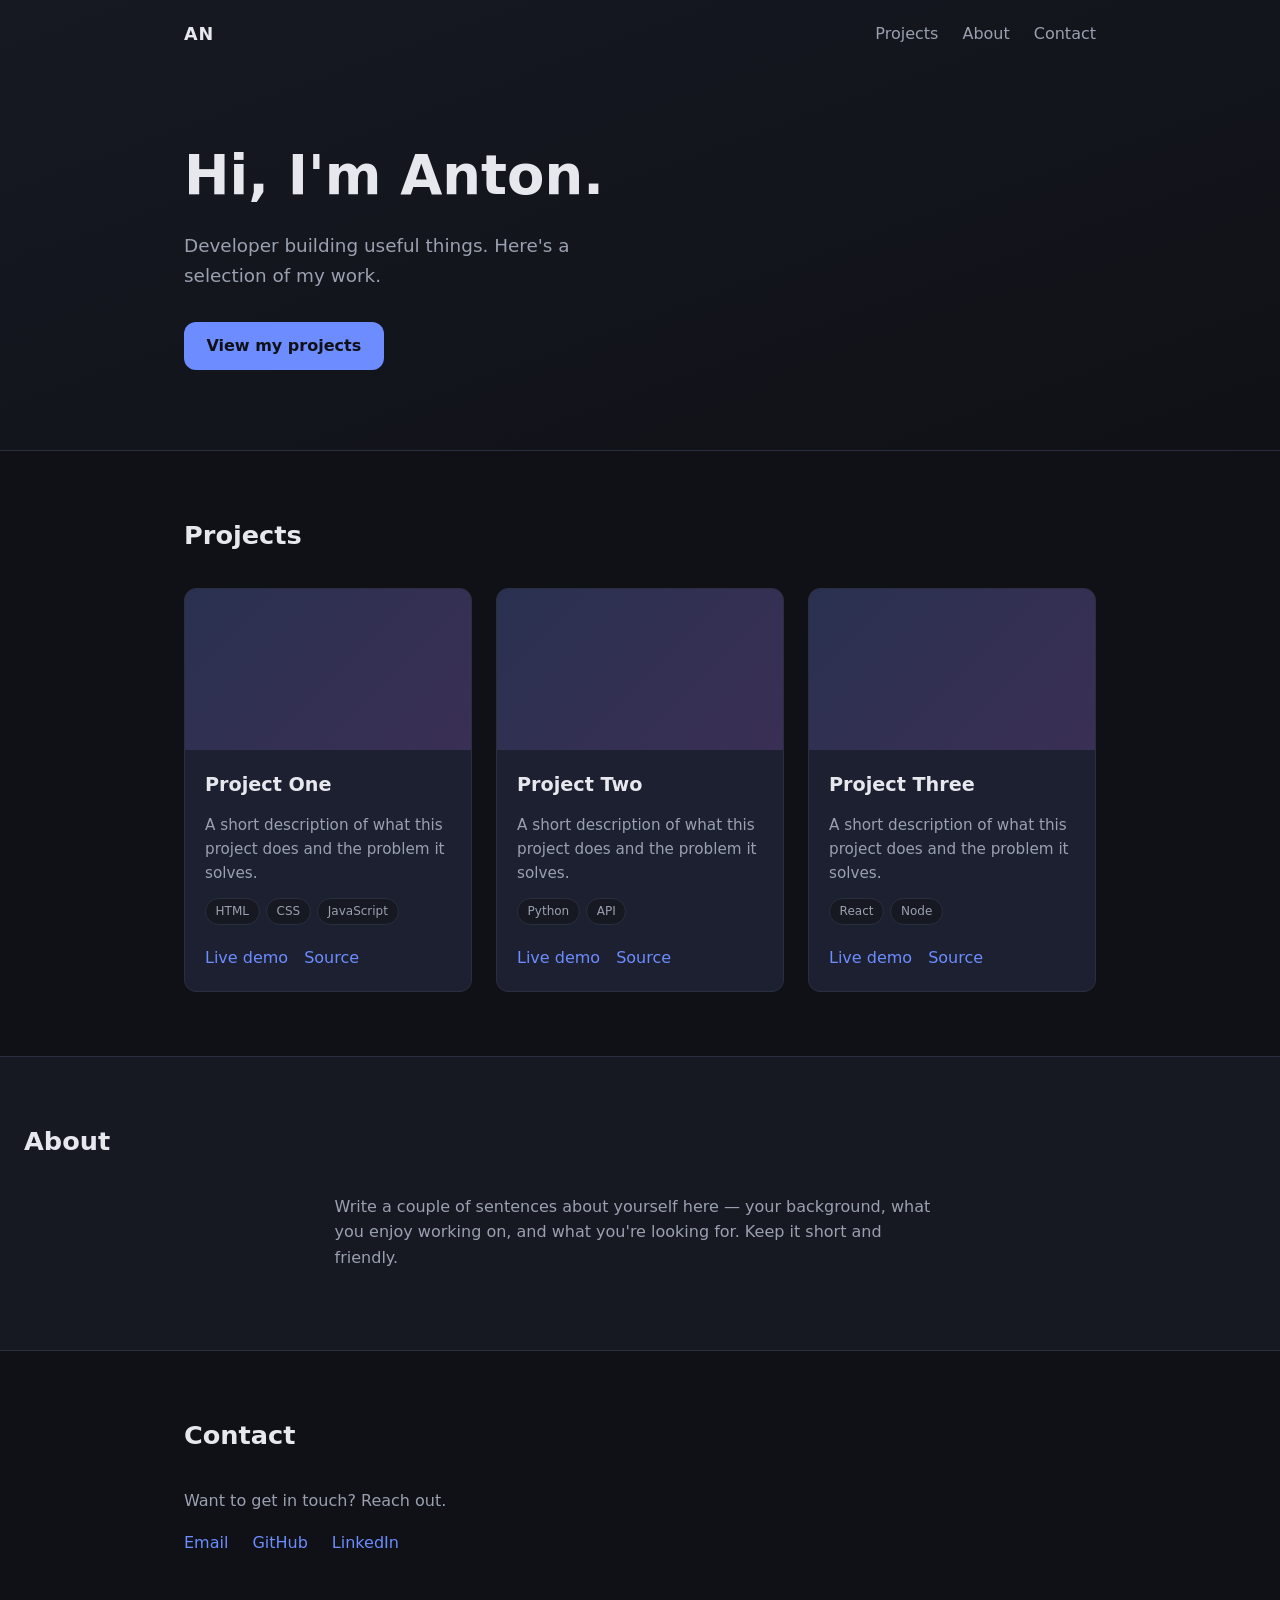
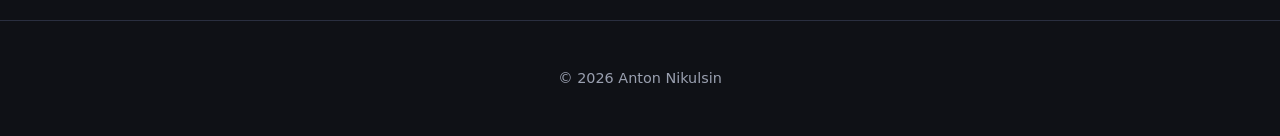
==== index.html @ f51b61db "Initial commit" ====
<!DOCTYPE html>
<html lang="en">
<head>
  <meta charset="UTF-8" />
  <meta name="viewport" content="width=device-width, initial-scale=1.0" />
  <title>Anton Nikulsin — Portfolio</title>
  <meta name="description" content="Project portfolio of Anton Nikulsin." />
  <link rel="stylesheet" href="style.css" />
</head>
<body>
  <!-- ===== Header / Hero ===== -->
  <header class="hero">
    <nav class="nav">
      <a href="#" class="nav__brand">AN</a>
      <ul class="nav__links">
        <li><a href="#projects">Projects</a></li>
        <li><a href="#about">About</a></li>
        <li><a href="#contact">Contact</a></li>
      </ul>
    </nav>
    <div class="hero__content">
      <h1 class="hero__title">Hi, I'm Anton.</h1>
      <p class="hero__subtitle">
        Developer building useful things. Here's a selection of my work.
      </p>
      <a href="#projects" class="btn">View my projects</a>
    </div>
  </header>

  <main>
    <!-- ===== Projects ===== -->
    <section id="projects" class="section">
      <h2 class="section__title">Projects</h2>
      <div class="projects">
        <!-- Add or duplicate a card to list a new project -->
        <article class="card">
          <div class="card__thumb" aria-hidden="true"></div>
          <div class="card__body">
            <h3 class="card__title">Project One</h3>
            <p class="card__desc">
              A short description of what this project does and the problem it solves.
            </p>
            <ul class="card__tags">
              <li>HTML</li>
              <li>CSS</li>
              <li>JavaScript</li>
            </ul>
            <div class="card__links">
              <a href="#">Live demo</a>
              <a href="#">Source</a>
            </div>
          </div>
        </article>

        <article class="card">
          <div class="card__thumb" aria-hidden="true"></div>
          <div class="card__body">
            <h3 class="card__title">Project Two</h3>
            <p class="card__desc">
              A short description of what this project does and the problem it solves.
            </p>
            <ul class="card__tags">
              <li>Python</li>
              <li>API</li>
            </ul>
            <div class="card__links">
              <a href="#">Live demo</a>
              <a href="#">Source</a>
            </div>
          </div>
        </article>

        <article class="card">
          <div class="card__thumb" aria-hidden="true"></div>
          <div class="card__body">
            <h3 class="card__title">Project Three</h3>
            <p class="card__desc">
              A short description of what this project does and the problem it solves.
            </p>
            <ul class="card__tags">
              <li>React</li>
              <li>Node</li>
            </ul>
            <div class="card__links">
              <a href="#">Live demo</a>
              <a href="#">Source</a>
            </div>
          </div>
        </article>
      </div>
    </section>

    <!-- ===== About ===== -->
    <section id="about" class="section section--alt">
      <h2 class="section__title">About</h2>
      <p class="about__text">
        Write a couple of sentences about yourself here — your background, what you
        enjoy working on, and what you're looking for. Keep it short and friendly.
      </p>
    </section>

    <!-- ===== Contact ===== -->
    <section id="contact" class="section">
      <h2 class="section__title">Contact</h2>
      <p class="contact__text">Want to get in touch? Reach out.</p>
      <div class="contact__links">
        <a href="mailto:you@example.com">Email</a>
        <a href="https://github.com/AntonN19">GitHub</a>
        <a href="#">LinkedIn</a>
      </div>
    </section>
  </main>

  <footer class="footer">
    <p>&copy; <span id="year"></span> Anton Nikulsin</p>
  </footer>

  <script>
    // Auto-update the footer year
    document.getElementById("year").textContent = new Date().getFullYear();
  </script>
</body>
</html>
---- style.css ----
/* ===== Design tokens ===== */
:root {
  --bg: #0f1116;
  --bg-alt: #161922;
  --surface: #1c2030;
  --text: #e6e8ee;
  --muted: #9aa0b0;
  --accent: #6c8cff;
  --border: #2a2f40;
  --radius: 12px;
  --maxw: 960px;
  --font: system-ui, -apple-system, "Segoe UI", Roboto, Helvetica, Arial, sans-serif;
}

/* ===== Base ===== */
* { box-sizing: border-box; }

body {
  margin: 0;
  font-family: var(--font);
  color: var(--text);
  background: var(--bg);
  line-height: 1.6;
}

a { color: var(--accent); text-decoration: none; }
a:hover { text-decoration: underline; }

/* ===== Nav / Hero ===== */
.hero {
  background: linear-gradient(160deg, var(--bg-alt), var(--bg));
  border-bottom: 1px solid var(--border);
}

.nav {
  max-width: var(--maxw);
  margin: 0 auto;
  padding: 1.25rem 1.5rem;
  display: flex;
  align-items: center;
  justify-content: space-between;
}

.nav__brand {
  font-weight: 700;
  font-size: 1.1rem;
  letter-spacing: 0.05em;
  color: var(--text);
}

.nav__links {
  display: flex;
  gap: 1.5rem;
  list-style: none;
  margin: 0;
  padding: 0;
}

.nav__links a { color: var(--muted); }
.nav__links a:hover { color: var(--text); text-decoration: none; }

.hero__content {
  max-width: var(--maxw);
  margin: 0 auto;
  padding: 4rem 1.5rem 5rem;
}

.hero__title {
  font-size: clamp(2.2rem, 5vw, 3.4rem);
  margin: 0 0 0.75rem;
}

.hero__subtitle {
  font-size: 1.15rem;
  color: var(--muted);
  max-width: 40ch;
  margin: 0 0 2rem;
}

.btn {
  display: inline-block;
  background: var(--accent);
  color: #0f1116;
  font-weight: 600;
  padding: 0.7rem 1.4rem;
  border-radius: var(--radius);
}
.btn:hover { text-decoration: none; filter: brightness(1.08); }

/* ===== Sections ===== */
.section {
  max-width: var(--maxw);
  margin: 0 auto;
  padding: 4rem 1.5rem;
}

.section--alt {
  background: var(--bg-alt);
  max-width: none;
  border-top: 1px solid var(--border);
  border-bottom: 1px solid var(--border);
}
.section--alt > * { max-width: var(--maxw); margin-left: auto; margin-right: auto; }

.section__title {
  font-size: 1.6rem;
  margin: 0 0 2rem;
}

/* ===== Project cards ===== */
.projects {
  display: grid;
  grid-template-columns: repeat(auto-fill, minmax(260px, 1fr));
  gap: 1.5rem;
}

.card {
  background: var(--surface);
  border: 1px solid var(--border);
  border-radius: var(--radius);
  overflow: hidden;
  display: flex;
  flex-direction: column;
  transition: transform 0.15s ease, border-color 0.15s ease;
}
.card:hover { transform: translateY(-4px); border-color: var(--accent); }

.card__thumb {
  aspect-ratio: 16 / 9;
  background: linear-gradient(135deg, #2a3150, #3a2f55);
}

.card__body { padding: 1.25rem; display: flex; flex-direction: column; gap: 0.75rem; }
.card__title { margin: 0; font-size: 1.2rem; }
.card__desc { margin: 0; color: var(--muted); font-size: 0.95rem; }

.card__tags {
  list-style: none;
  margin: 0;
  padding: 0;
  display: flex;
  flex-wrap: wrap;
  gap: 0.4rem;
}
.card__tags li {
  font-size: 0.75rem;
  background: var(--bg-alt);
  border: 1px solid var(--border);
  color: var(--muted);
  padding: 0.2rem 0.6rem;
  border-radius: 999px;
}

.card__links { display: flex; gap: 1rem; margin-top: auto; padding-top: 0.5rem; }

/* ===== About / Contact ===== */
.about__text, .contact__text { color: var(--muted); max-width: 60ch; }
.contact__links { display: flex; gap: 1.5rem; margin-top: 1rem; }

/* ===== Footer ===== */
.footer {
  border-top: 1px solid var(--border);
  text-align: center;
  padding: 2rem 1.5rem;
  color: var(--muted);
  font-size: 0.9rem;
}
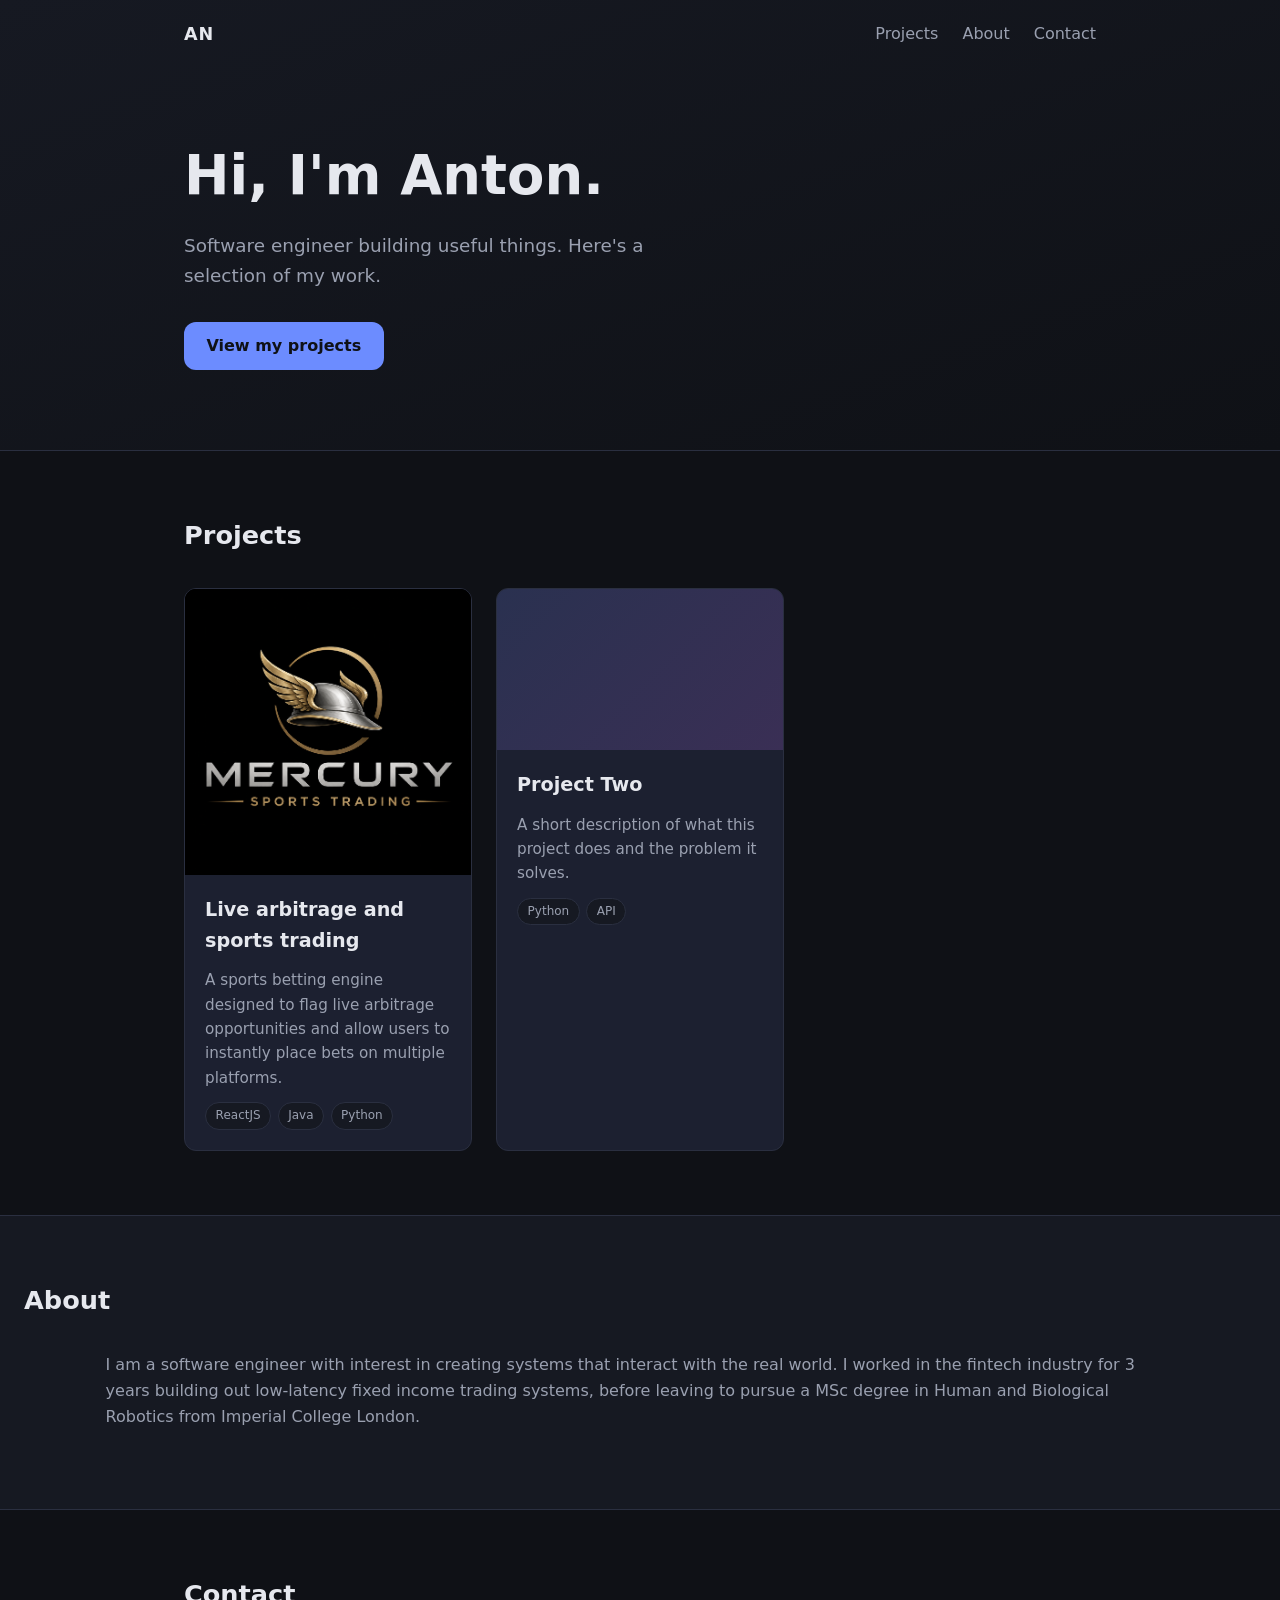
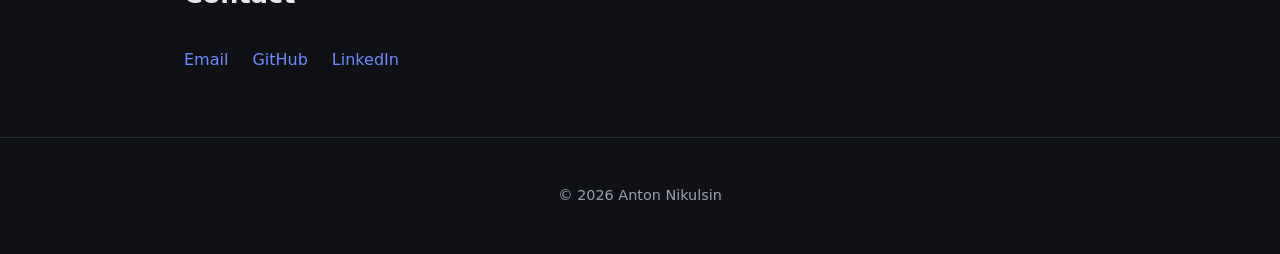
==== commit c3b73da5: "Adding first project" ====
--- a/index.html
+++ b/index.html
@@ -21,7 +21,7 @@
     <div class="hero__content">
       <h1 class="hero__title">Hi, I'm Anton.</h1>
       <p class="hero__subtitle">
-        Developer building useful things. Here's a selection of my work.
+        Software engineer building useful things. Here's a selection of my work.
       </p>
       <a href="#projects" class="btn">View my projects</a>
     </div>
@@ -34,28 +34,30 @@
       <div class="projects">
         <!-- Add or duplicate a card to list a new project -->
         <article class="card">
-          <div class="card__thumb" aria-hidden="true"></div>
+          <div class="card__thumb card__thumb--logo">
+            <img src="assets/sports_trading_logo.png" alt="Mercury Sports Trading logo" class="card__thumb-img" />
+          </div>
           <div class="card__body">
-            <h3 class="card__title">Project One</h3>
+            <h3 class="card__title">
+              <a href="arbitrage-engine.html" class="card__link">Live arbitrage and sports trading</a>
+            </h3>
             <p class="card__desc">
-              A short description of what this project does and the problem it solves.
+              A sports betting engine designed to flag live arbitrage opportunities and allow users to instantly place bets on multiple platforms.
             </p>
             <ul class="card__tags">
-              <li>HTML</li>
-              <li>CSS</li>
-              <li>JavaScript</li>
+              <li>ReactJS</li>
+              <li>Java</li>
+              <li>Python</li>
             </ul>
-            <div class="card__links">
-              <a href="#">Live demo</a>
-              <a href="#">Source</a>
-            </div>
           </div>
         </article>
 
         <article class="card">
           <div class="card__thumb" aria-hidden="true"></div>
           <div class="card__body">
-            <h3 class="card__title">Project Two</h3>
+            <h3 class="card__title">
+              <a href="project-two.html" class="card__link">Project Two</a>
+            </h3>
             <p class="card__desc">
               A short description of what this project does and the problem it solves.
             </p>
@@ -63,28 +65,6 @@
               <li>Python</li>
               <li>API</li>
             </ul>
-            <div class="card__links">
-              <a href="#">Live demo</a>
-              <a href="#">Source</a>
-            </div>
-          </div>
-        </article>
-
-        <article class="card">
-          <div class="card__thumb" aria-hidden="true"></div>
-          <div class="card__body">
-            <h3 class="card__title">Project Three</h3>
-            <p class="card__desc">
-              A short description of what this project does and the problem it solves.
-            </p>
-            <ul class="card__tags">
-              <li>React</li>
-              <li>Node</li>
-            </ul>
-            <div class="card__links">
-              <a href="#">Live demo</a>
-              <a href="#">Source</a>
-            </div>
           </div>
         </article>
       </div>
@@ -94,19 +74,18 @@
     <section id="about" class="section section--alt">
       <h2 class="section__title">About</h2>
       <p class="about__text">
-        Write a couple of sentences about yourself here — your background, what you
-        enjoy working on, and what you're looking for. Keep it short and friendly.
+        I am a software engineer with interest in creating systems that interact with the real world. I worked in the fintech industry for 3 years
+        building out low-latency fixed income trading systems, before leaving to pursue a MSc degree in Human and Biological Robotics from Imperial College London.
       </p>
     </section>
 
     <!-- ===== Contact ===== -->
     <section id="contact" class="section">
       <h2 class="section__title">Contact</h2>
-      <p class="contact__text">Want to get in touch? Reach out.</p>
       <div class="contact__links">
-        <a href="mailto:you@example.com">Email</a>
+        <a href="mailto:nikulsin.anton@gmail.com">Email</a>
         <a href="https://github.com/AntonN19">GitHub</a>
-        <a href="#">LinkedIn</a>
+        <a href="https://www.linkedin.com/in/antonnikulsin/">LinkedIn</a>
       </div>
     </section>
   </main>
--- a/style.css
+++ b/style.css
@@ -102,6 +102,8 @@
 }
 .section--alt > * { max-width: var(--maxw); margin-left: auto; margin-right: auto; }
 
+.section--wide { max-width: 1200px; }
+
 .section__title {
   font-size: 1.6rem;
   margin: 0 0 2rem;
@@ -115,6 +117,8 @@
 }
 
 .card {
+  position: relative;
+  cursor: pointer;
   background: var(--surface);
   border: 1px solid var(--border);
   border-radius: var(--radius);
@@ -124,12 +128,124 @@
   transition: transform 0.15s ease, border-color 0.15s ease;
 }
 .card:hover { transform: translateY(-4px); border-color: var(--accent); }
+.card:hover .card__title { color: var(--accent); }
+
+/* Whole card is clickable: the title link is stretched over the card. */
+.card__link { color: inherit; text-decoration: none; }
+.card__link::after { content: ""; position: absolute; inset: 0; }
+.card__link:hover { text-decoration: none; }
 
 .card__thumb {
   aspect-ratio: 16 / 9;
   background: linear-gradient(135deg, #2a3150, #3a2f55);
 }
 
+.card__thumb--logo { background: #000; }
+
+.card__thumb-img {
+  width: 100%;
+  height: 100%;
+  object-fit: contain;
+  display: block;
+}
+
+/* ===== Project detail page ===== */
+.back-link {
+  display: inline-block;
+  color: var(--muted);
+  font-size: 0.9rem;
+  margin-bottom: 1.5rem;
+}
+.back-link:hover { color: var(--text); text-decoration: none; }
+
+.demo {
+  display: grid;
+  grid-template-columns: 1fr;
+  gap: 1.5rem;
+  align-items: start;
+}
+@media (min-width: 720px) {
+  .demo { grid-template-columns: minmax(0, 1fr) 240px; }
+}
+
+.demo__player { display: flex; flex-direction: column; gap: 0.75rem; }
+
+.demo__video {
+  width: 100%;
+  aspect-ratio: 16 / 9;
+  background: #000;
+  border: 1px solid var(--border);
+  border-radius: var(--radius);
+  display: block;
+}
+
+.demo__caption {
+  margin: 0;
+  color: var(--muted);
+  font-size: 0.95rem;
+}
+
+/* ===== Video chapters ===== */
+.chapters__title { margin: 0 0 0.75rem; font-size: 1rem; }
+
+.chapters__list {
+  list-style: none;
+  margin: 0;
+  padding: 0;
+  display: flex;
+  flex-direction: column;
+  gap: 0.5rem;
+}
+
+.chapter {
+  width: 100%;
+  font: inherit;
+  text-align: left;
+  cursor: pointer;
+  display: flex;
+  flex-direction: column;
+  gap: 0.15rem;
+  background: var(--surface);
+  border: 1px solid var(--border);
+  border-radius: var(--radius);
+  padding: 0.6rem 0.75rem;
+  transition: border-color 0.15s ease, background 0.15s ease;
+}
+.chapter:hover { border-color: var(--accent); }
+.chapter--active { border-color: var(--accent); background: var(--bg-alt); }
+
+.chapter__time {
+  font-size: 0.75rem;
+  color: var(--accent);
+  font-variant-numeric: tabular-nums;
+}
+.chapter__label { font-size: 0.9rem; color: var(--text); }
+
+.design-intro { color: var(--muted); max-width: 105ch; margin: 0 0 2rem; }
+.design-intro strong { color: var(--text); font-weight: 600; }
+
+.design-grid {
+  display: grid;
+  grid-template-columns: 1fr;
+  gap: 1.5rem;
+}
+@media (min-width: 720px) {
+  .design-grid { grid-template-columns: 1fr 1fr; }
+}
+
+.design-card {
+  background: var(--surface);
+  border: 1px solid var(--border);
+  border-radius: var(--radius);
+  padding: 1.25rem;
+  display: flex;
+  flex-direction: column;
+  gap: 0.6rem;
+}
+
+.design-card__title { margin: 0; font-size: 1.1rem; }
+.design-card__desc { margin: 0; color: var(--muted); font-size: 0.95rem; }
+
 .card__body { padding: 1.25rem; display: flex; flex-direction: column; gap: 0.75rem; }
 .card__title { margin: 0; font-size: 1.2rem; }
 .card__desc { margin: 0; color: var(--muted); font-size: 0.95rem; }
@@ -154,7 +270,7 @@
 .card__links { display: flex; gap: 1rem; margin-top: auto; padding-top: 0.5rem; }
 
 /* ===== About / Contact ===== */
-.about__text, .contact__text { color: var(--muted); max-width: 60ch; }
+.about__text, .contact__text { color: var(--muted); max-width: 105ch; }
 .contact__links { display: flex; gap: 1.5rem; margin-top: 1rem; }
 
 /* ===== Footer ===== */
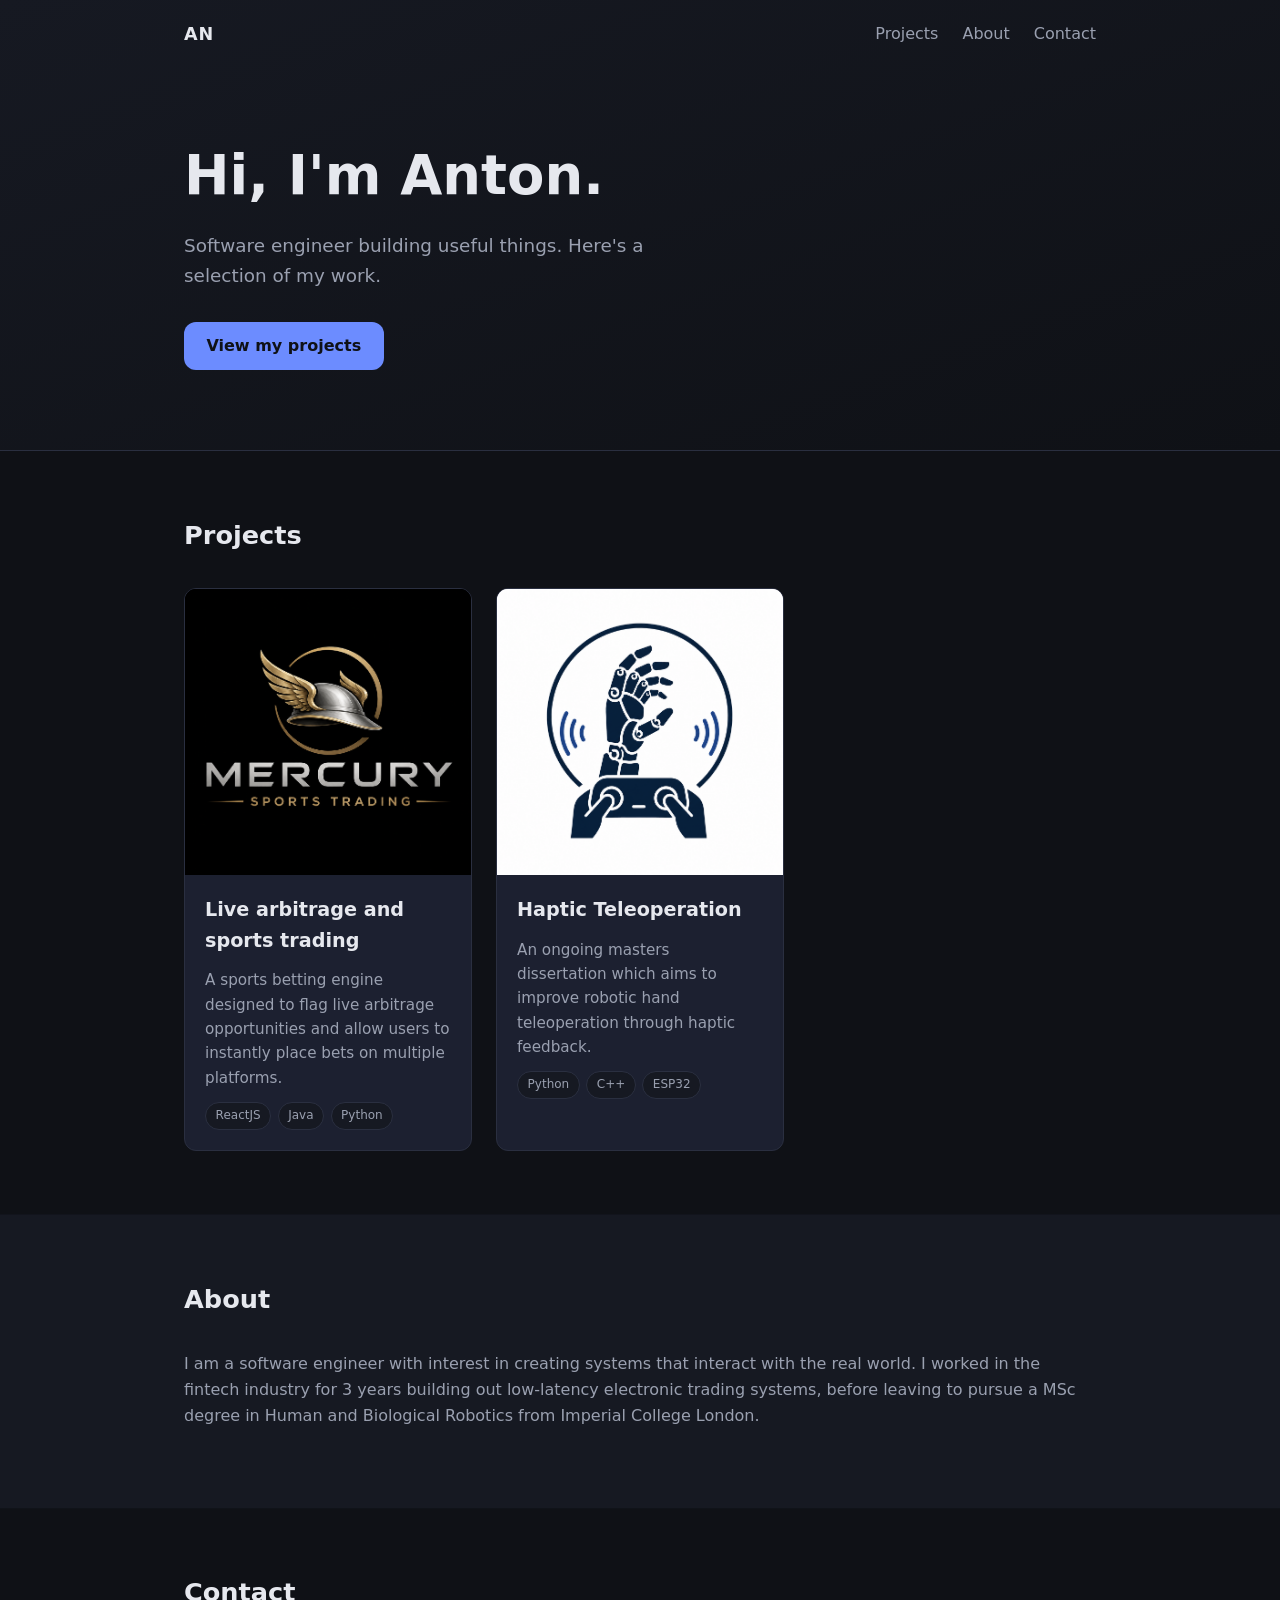
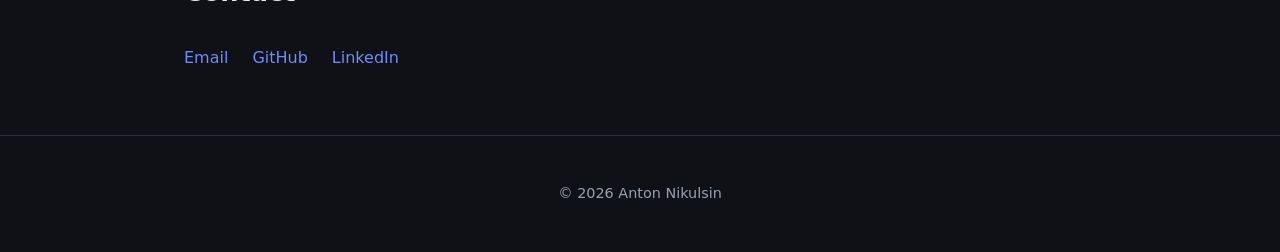
==== commit dcf751ee: "New project added" ====
--- a/index.html
+++ b/index.html
@@ -53,17 +53,20 @@
         </article>
 
         <article class="card">
-          <div class="card__thumb" aria-hidden="true"></div>
+          <div class="card__thumb card__thumb--logo-light">
+            <img src="assets/haptic_teleop.png" alt="Haptic teleoperation — robotic hand with a haptic feedback controller" class="card__thumb-img" />
+          </div>
           <div class="card__body">
             <h3 class="card__title">
-              <a href="project-two.html" class="card__link">Project Two</a>
+              <a href="haptic-teleop.html" class="card__link">Haptic Teleoperation</a>
             </h3>
             <p class="card__desc">
-              A short description of what this project does and the problem it solves.
+              An ongoing masters dissertation which aims to improve robotic hand teleoperation through haptic feedback.
             </p>
             <ul class="card__tags">
               <li>Python</li>
-              <li>API</li>
+              <li>C++</li>
+              <li>ESP32</li>
             </ul>
           </div>
         </article>
@@ -71,11 +74,11 @@
     </section>
 
     <!-- ===== About ===== -->
-    <section id="about" class="section section--alt">
+    <section id="about" class="section section--band">
       <h2 class="section__title">About</h2>
       <p class="about__text">
         I am a software engineer with interest in creating systems that interact with the real world. I worked in the fintech industry for 3 years
-        building out low-latency fixed income trading systems, before leaving to pursue a MSc degree in Human and Biological Robotics from Imperial College London.
+        building out low-latency electronic trading systems, before leaving to pursue a MSc degree in Human and Biological Robotics from Imperial College London.
       </p>
     </section>
 
--- a/style.css
+++ b/style.css
@@ -104,10 +104,25 @@
 
 .section--wide { max-width: 1200px; }
 
+/* Full-width shaded band behind a section that keeps its centred content column,
+   so headings stay aligned with the text below them. */
+.section--band {
+  background: var(--bg-alt);
+  box-shadow: 0 0 0 100vmax var(--bg-alt);
+  clip-path: inset(0 -100vmax);
+}
+
 .section__title {
   font-size: 1.6rem;
   margin: 0 0 2rem;
 }
+
+/* Left edge matches the centred demo video (.demo--solo .demo__player). */
+.section__title--demo { max-width: 900px; margin-inline: auto; }
+
+/* In the full-width alt section each child is centred independently, so match the
+   heading's column width to the paragraph's (.about__text) so their left edges line up. */
+.section--alt .section__title { max-width: 105ch; }
 
 /* ===== Project cards ===== */
 .projects {
@@ -142,6 +157,8 @@
 
 .card__thumb--logo { background: #000; }
 
+.card__thumb--logo-light { background: #fff; }
+
 .card__thumb-img {
   width: 100%;
   height: 100%;
@@ -168,6 +185,10 @@
   .demo { grid-template-columns: minmax(0, 1fr) 240px; }
 }
 
+/* Demo shown without a chapters sidebar: single, centred column. */
+.demo--solo { grid-template-columns: 1fr; }
+.demo--solo .demo__player { width: 100%; max-width: 900px; margin-inline: auto; }
+
 .demo__player { display: flex; flex-direction: column; gap: 0.75rem; }
 
 .demo__video {
@@ -281,3 +302,100 @@
   color: var(--muted);
   font-size: 0.9rem;
 }
+
+/* ===== System flow diagram ===== */
+.flow { margin: 0 0 2.5rem; }
+.flow:last-child { margin-bottom: 0; }
+
+.flow__label {
+  margin: 0 0 0.9rem;
+  font-size: 0.8rem;
+  letter-spacing: 0.08em;
+  text-transform: uppercase;
+  color: var(--accent);
+}
+
+.flow__steps {
+  list-style: none;
+  margin: 0;
+  padding: 0;
+  display: flex;
+  flex-direction: column;
+  gap: 0.5rem;
+}
+@media (min-width: 760px) {
+  .flow__steps { flex-direction: row; align-items: stretch; }
+}
+
+.flow-step {
+  flex: 1 1 0;
+  min-width: 0;
+  background: var(--surface);
+  border: 1px solid var(--border);
+  border-radius: var(--radius);
+  padding: 0.85rem 1rem;
+  display: flex;
+  flex-direction: column;
+  gap: 0.3rem;
+}
+
+.flow-step__name { font-weight: 600; font-size: 0.95rem; }
+.flow-step__desc { color: var(--muted); font-size: 0.82rem; line-height: 1.45; }
+.flow-step__tech {
+  margin-top: auto;
+  align-self: flex-start;
+  font-size: 0.66rem;
+  text-transform: uppercase;
+  letter-spacing: 0.05em;
+  color: var(--accent);
+  background: var(--bg-alt);
+  border: 1px solid var(--border);
+  border-radius: 999px;
+  padding: 0.12rem 0.55rem;
+}
+
+.flow-step--planned { border-style: dashed; background: transparent; }
+.flow-step--planned .flow-step__name::after {
+  content: "Planned";
+  margin-left: 0.5rem;
+  font-size: 0.6rem;
+  font-weight: 600;
+  text-transform: uppercase;
+  letter-spacing: 0.05em;
+  color: var(--muted);
+  border: 1px solid var(--border);
+  border-radius: 999px;
+  padding: 0.05rem 0.45rem;
+  vertical-align: middle;
+}
+
+.flow-arrow {
+  flex: 0 0 auto;
+  align-self: center;
+  color: var(--accent);
+  font-size: 1.3rem;
+  line-height: 1;
+  transform: rotate(90deg);
+}
+@media (min-width: 760px) {
+  .flow-arrow { transform: none; }
+}
+
+/* ===== Roadmap ===== */
+.roadmap {
+  list-style: none;
+  margin: 0;
+  padding: 0;
+  display: flex;
+  flex-direction: column;
+  gap: 1rem;
+}
+.roadmap__item {
+  background: var(--surface);
+  border: 1px solid var(--border);
+  border-left: 3px solid var(--accent);
+  border-radius: var(--radius);
+  padding: 1rem 1.25rem;
+}
+.roadmap__item h3 { margin: 0 0 0.3rem; font-size: 1rem; }
+.roadmap__item p { margin: 0; color: var(--muted); font-size: 0.92rem; }
